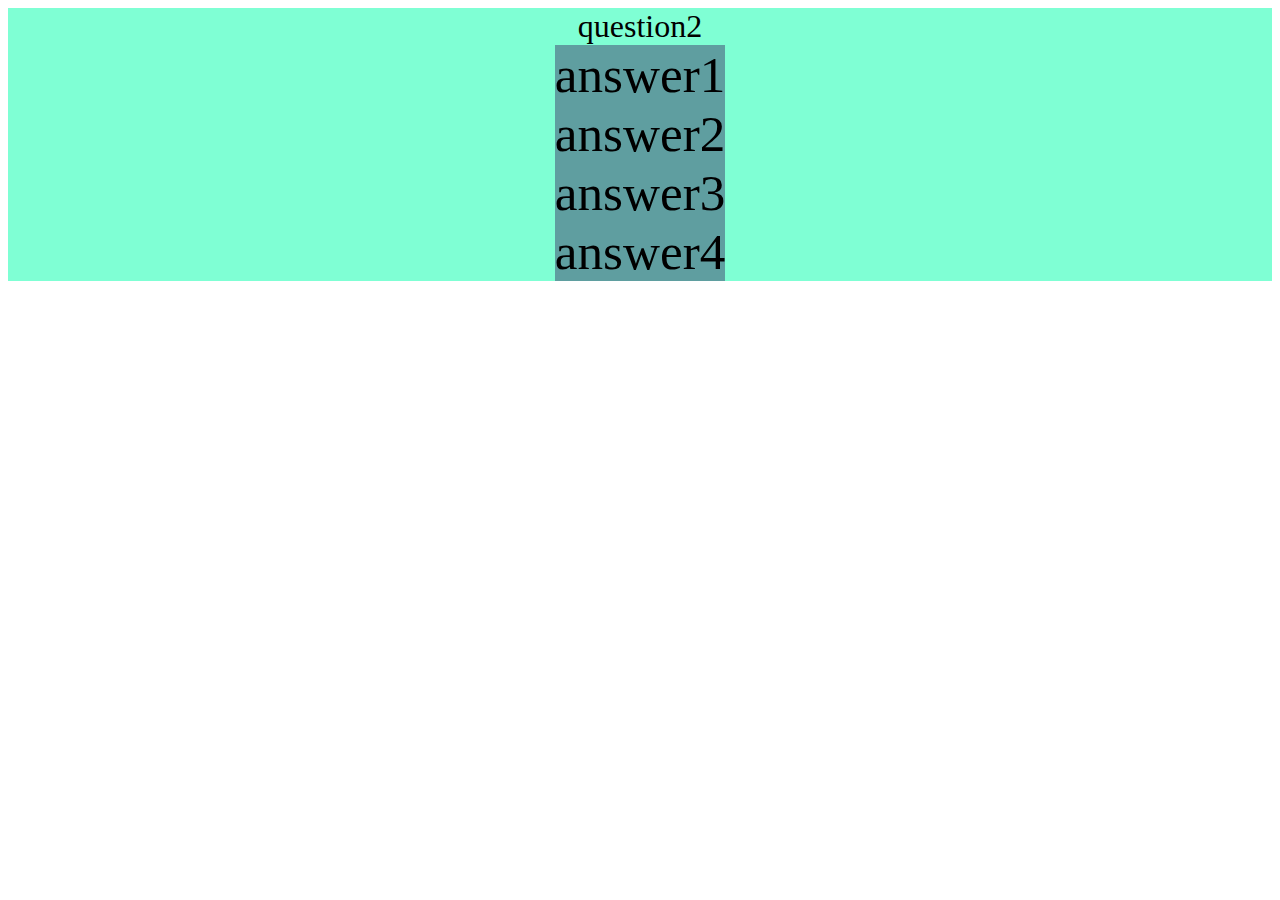
==== index.html @ 3c52e5fb "structure of project" ====
<!DOCTYPE html>
<html lang="en">
<head>
    <meta charset="UTF-8">
    <meta http-equiv="X-UA-Compatible" content="IE=edge">
    <meta name="viewport" content="width=device-width, initial-scale=1.0">
    <title>Document</title>
    <link rel="stylesheet" href="style.css">
</head>
<body>
    
    <section class="questions" id="questions">
        <div id="questionTxt">Question</div>
        <section class="answers" id="answers">
            <article id="answer1"></article>
            <article id="answer2"></article>
            <article id="answer3"></article>
            <article id="answer4"></article>
        </section>
    </section>

    <script src="project.js"></script>
</body>
</html>
---- style.css ----
.questions{
font-size: 2em;
background-color: aquamarine;
text-align: center;
}
.answers{
display: inline-block;
}
.answers article{
font-size: 1.6em;
background-color: cadetblue;
}
.answers article:hover{
    text-decoration: underline;
    background-color: red;
}
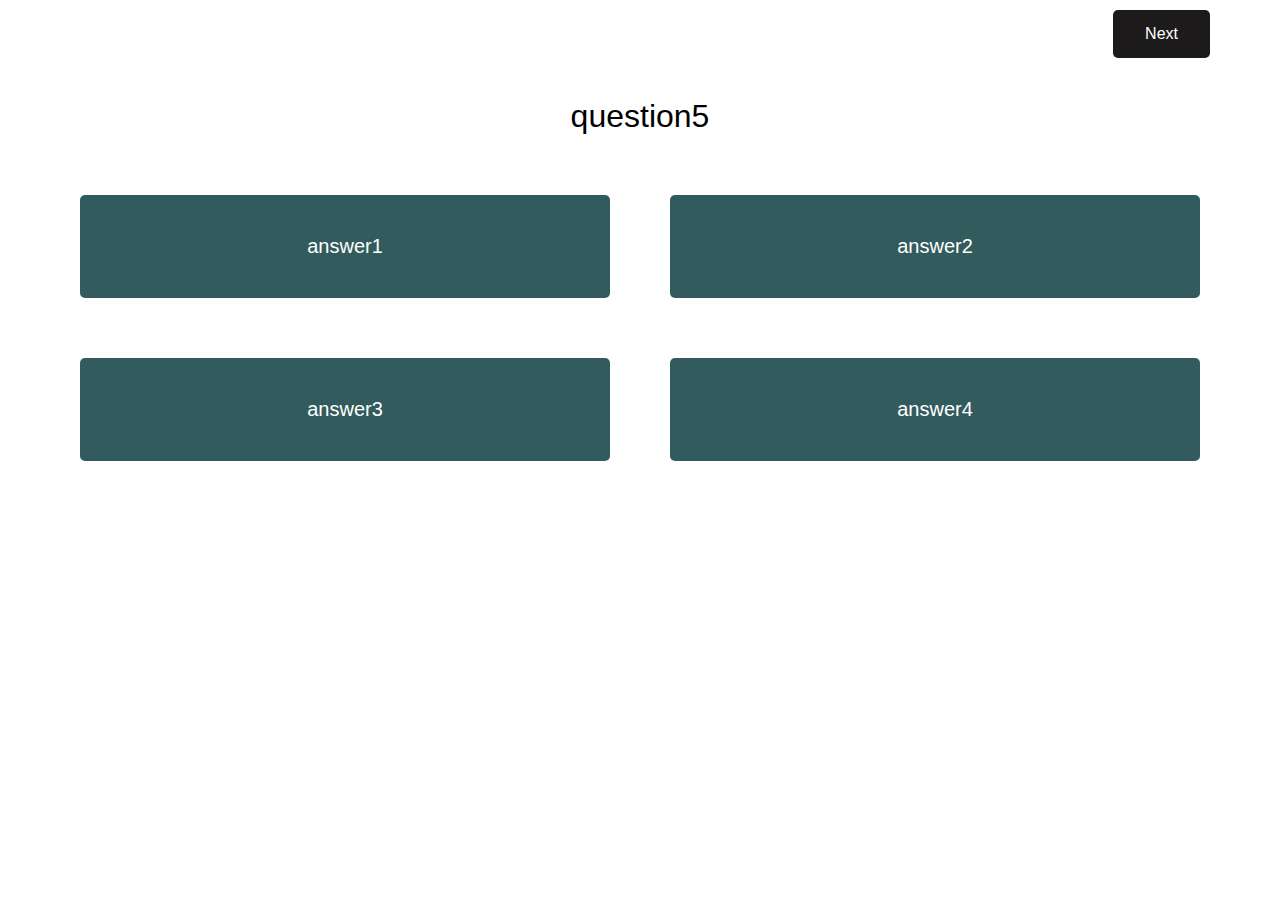
==== commit b3c93942: "adding style" ====
--- a/index.html
+++ b/index.html
@@ -8,16 +8,20 @@
     <link rel="stylesheet" href="style.css">
 </head>
 <body>
-    
+    <section class="button-wrapper">
+        <button id="nextBtn">Next</button>
+    </section>
     <section class="questions" id="questions">
         <div id="questionTxt">Question</div>
-        <section class="answers" id="answers">
+        <section class="answers columns" id="answers">
             <article id="answer1"></article>
             <article id="answer2"></article>
             <article id="answer3"></article>
             <article id="answer4"></article>
         </section>
     </section>
+    
+
 
     <script src="project.js"></script>
 </body>
--- a/style.css
+++ b/style.css
@@ -1,16 +1,69 @@
-.questions{
-font-size: 2em;
-background-color: aquamarine;
-text-align: center;
+html {
+  box-sizing: border-box;
+  height: 100%;
 }
-.answers{
-display: inline-block;
+*,
+*::before,
+*::after {
+  box-sizing: inherit;
 }
-.answers article{
-font-size: 1.6em;
-background-color: cadetblue;
+
+* {
+  margin: 0;
+  padding: 0;
 }
-.answers article:hover{
-    text-decoration: underline;
-    background-color: red;
-}+
+body {
+  font-family: "Helvetica", sans-serif;
+  margin: 10px;
+}
+
+.questions {
+  margin: 40px;
+  font-size: 2em;
+  text-align: center;
+}
+
+.questions > div {
+    margin-bottom: 30px;
+}
+
+.answers {
+  display: flex;
+  flex-wrap: wrap;
+}
+
+.answers > article {
+  font-size: 20px;
+  background-color: #325b5d;
+  color: white;
+  margin: 30px;
+  border-radius: 5px;
+  flex: 20em;
+  padding: 40px;
+}
+.answers article:hover {
+  background-color: #7ba7a9;
+}
+
+button {
+  background-color: #1c1a1b;
+  border: none;
+  color: white;
+  padding: 15px 32px;
+  text-align: center;
+  text-decoration: none;
+  display: inline-block;
+  font-size: 16px;
+  cursor: pointer;
+  border-radius: 5px;
+}
+
+button:hover {
+    background-color: grey;
+}
+
+.button-wrapper {
+    text-align: right;
+    margin-right: 60px;
+}
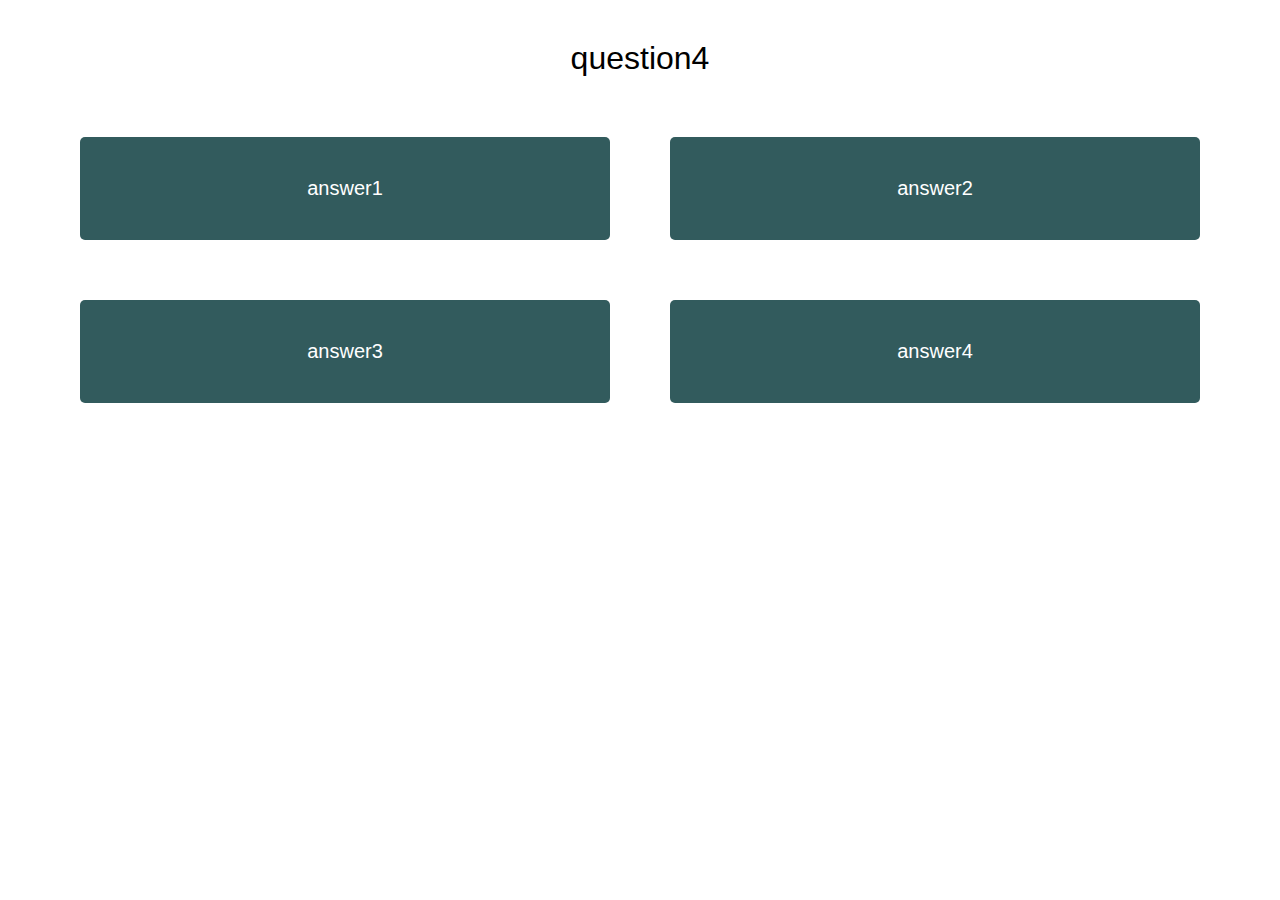
==== commit b16cbe20: "some changes" ====
--- a/index.html
+++ b/index.html
@@ -8,20 +8,11 @@
     <link rel="stylesheet" href="style.css">
 </head>
 <body>
-    <section class="button-wrapper">
-        <button id="nextBtn">Next</button>
-    </section>
+    
     <section class="questions" id="questions">
         <div id="questionTxt">Question</div>
-        <section class="answers columns" id="answers">
-            <article id="answer1"></article>
-            <article id="answer2"></article>
-            <article id="answer3"></article>
-            <article id="answer4"></article>
-        </section>
+        <section class="answers" id="answers"></section>
     </section>
-    
-
 
     <script src="project.js"></script>
 </body>
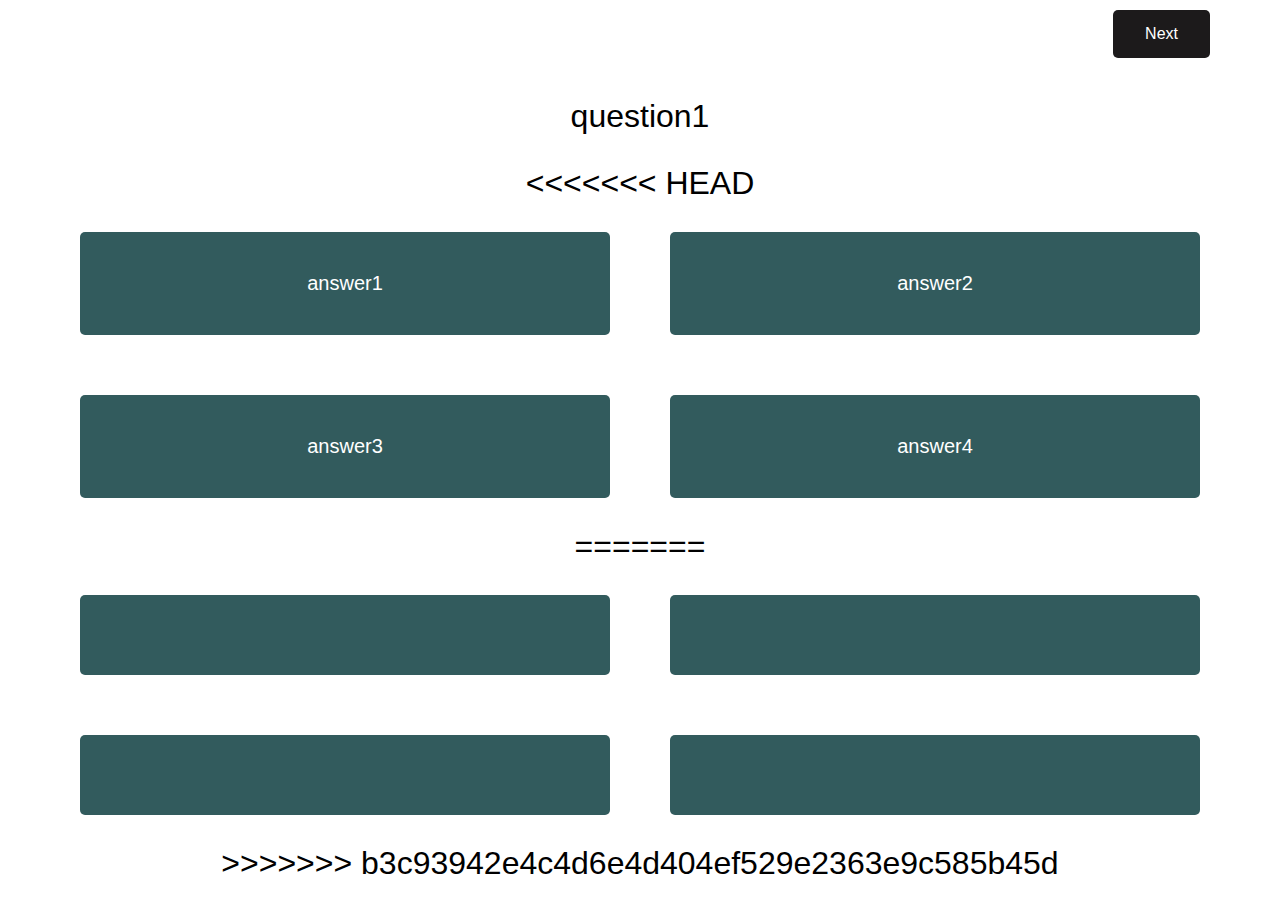
==== commit e63bd829: "Merge branch 'master' of https://github.com/jyothijogin/powercodersCodingDay-2022-2" ====
--- a/index.html
+++ b/index.html
@@ -8,11 +8,24 @@
     <link rel="stylesheet" href="style.css">
 </head>
 <body>
-    
+    <section class="button-wrapper">
+        <button id="nextBtn">Next</button>
+    </section>
     <section class="questions" id="questions">
         <div id="questionTxt">Question</div>
+<<<<<<< HEAD
         <section class="answers" id="answers"></section>
+=======
+        <section class="answers columns" id="answers">
+            <article id="answer1"></article>
+            <article id="answer2"></article>
+            <article id="answer3"></article>
+            <article id="answer4"></article>
+        </section>
+>>>>>>> b3c93942e4c4d6e4d404ef529e2363e9c585b45d
     </section>
+    
+
 
     <script src="project.js"></script>
 </body>
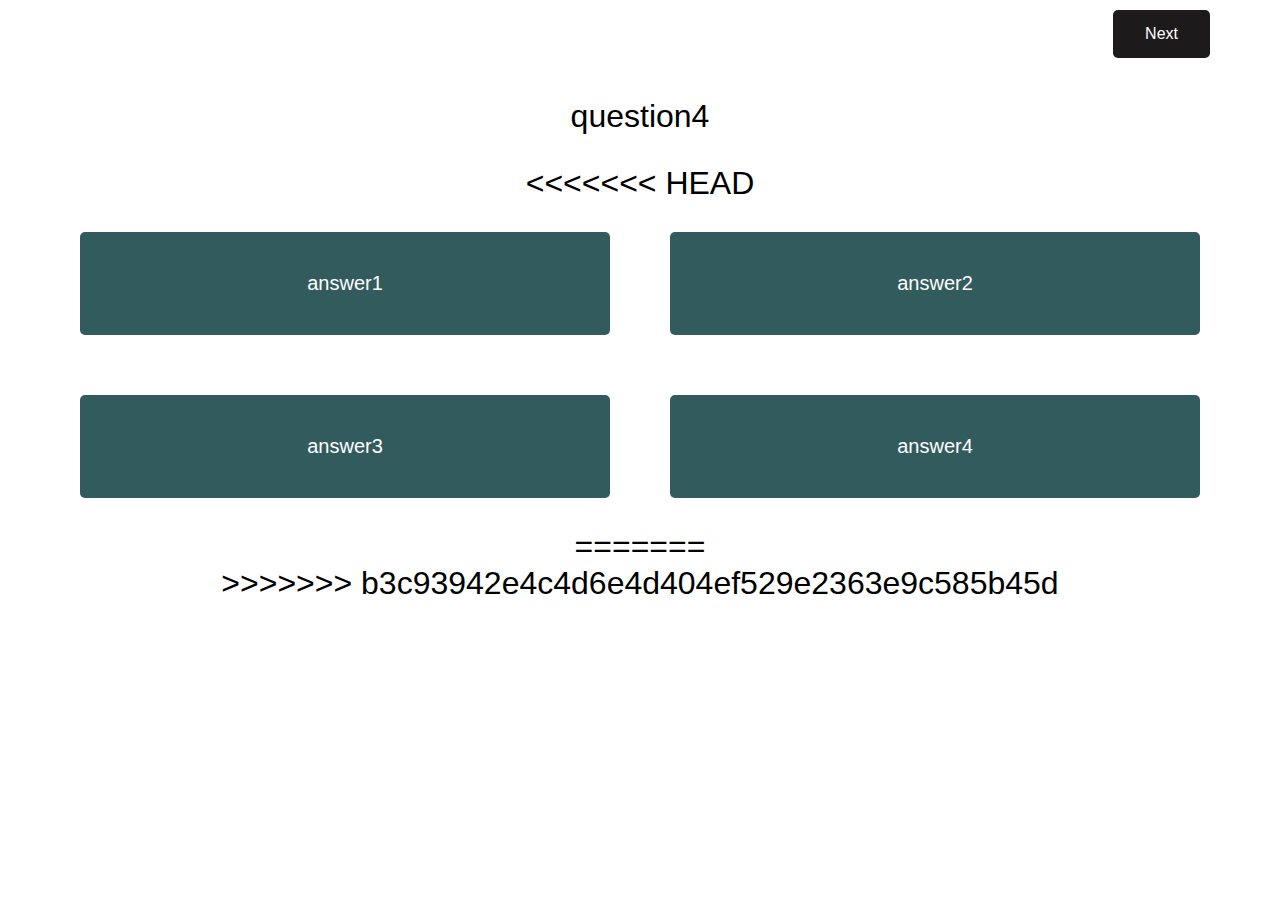
==== commit 2ce00d30: "merge" ====
--- a/index.html
+++ b/index.html
@@ -17,10 +17,7 @@
         <section class="answers" id="answers"></section>
 =======
         <section class="answers columns" id="answers">
-            <article id="answer1"></article>
-            <article id="answer2"></article>
-            <article id="answer3"></article>
-            <article id="answer4"></article>
+            
         </section>
 >>>>>>> b3c93942e4c4d6e4d404ef529e2363e9c585b45d
     </section>
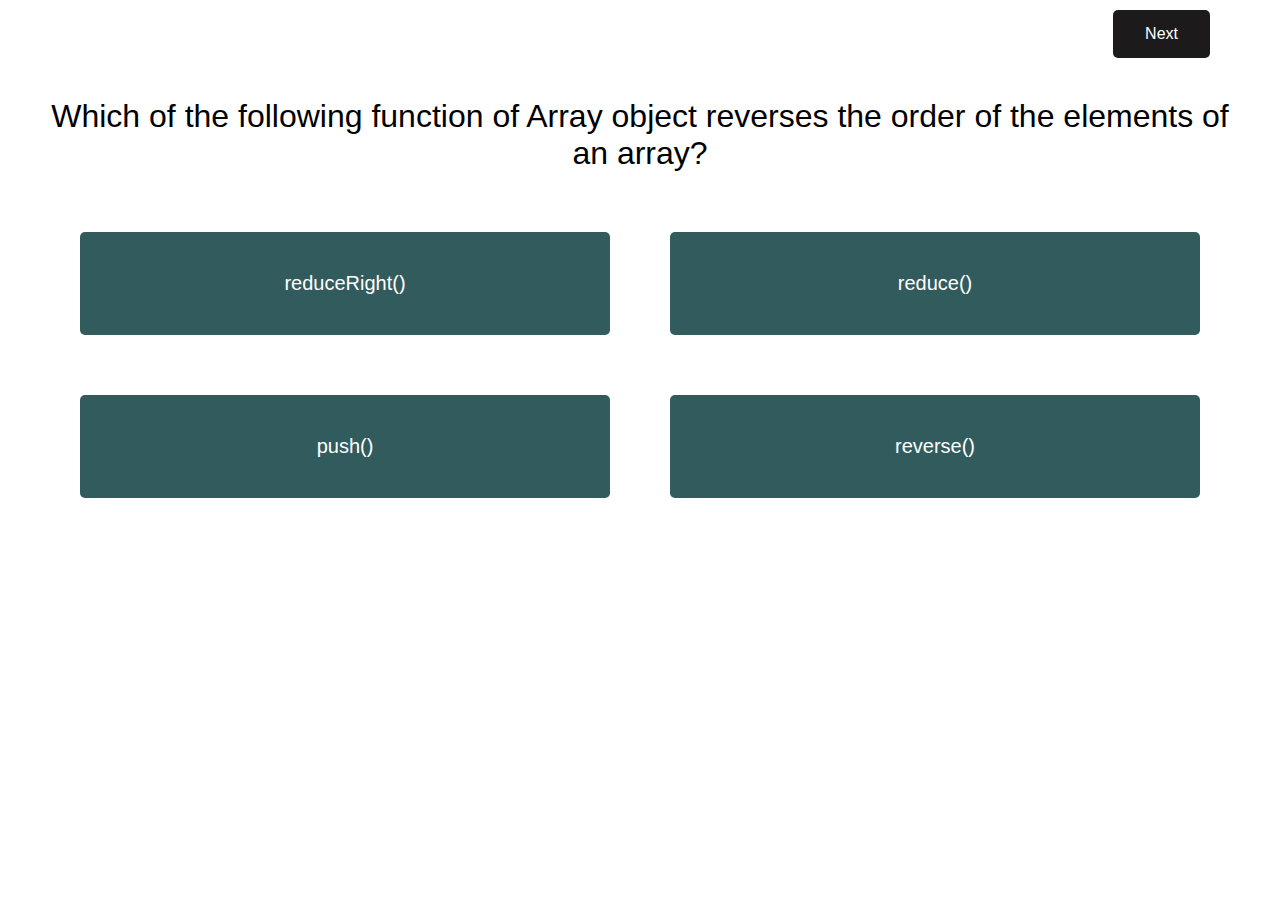
==== commit 093ecdfd: "last changes" ====
--- a/index.html
+++ b/index.html
@@ -9,19 +9,16 @@
 </head>
 <body>
     <section class="button-wrapper">
-        <button id="nextBtn">Next</button>
+        <button id="nextBtn" onclick="nextClicked()">Next</button>
     </section>
     <section class="questions" id="questions">
         <div id="questionTxt">Question</div>
-<<<<<<< HEAD
         <section class="answers" id="answers"></section>
-=======
-        <section class="answers columns" id="answers">
-            
-        </section>
->>>>>>> b3c93942e4c4d6e4d404ef529e2363e9c585b45d
+        <section class="answers columns" id="answers"></section>
+        
+        <div id="message">&nbsp; </div>
+        <span id="scoreBoard">&nbsp;</span>
     </section>
-    
 
 
     <script src="project.js"></script>
